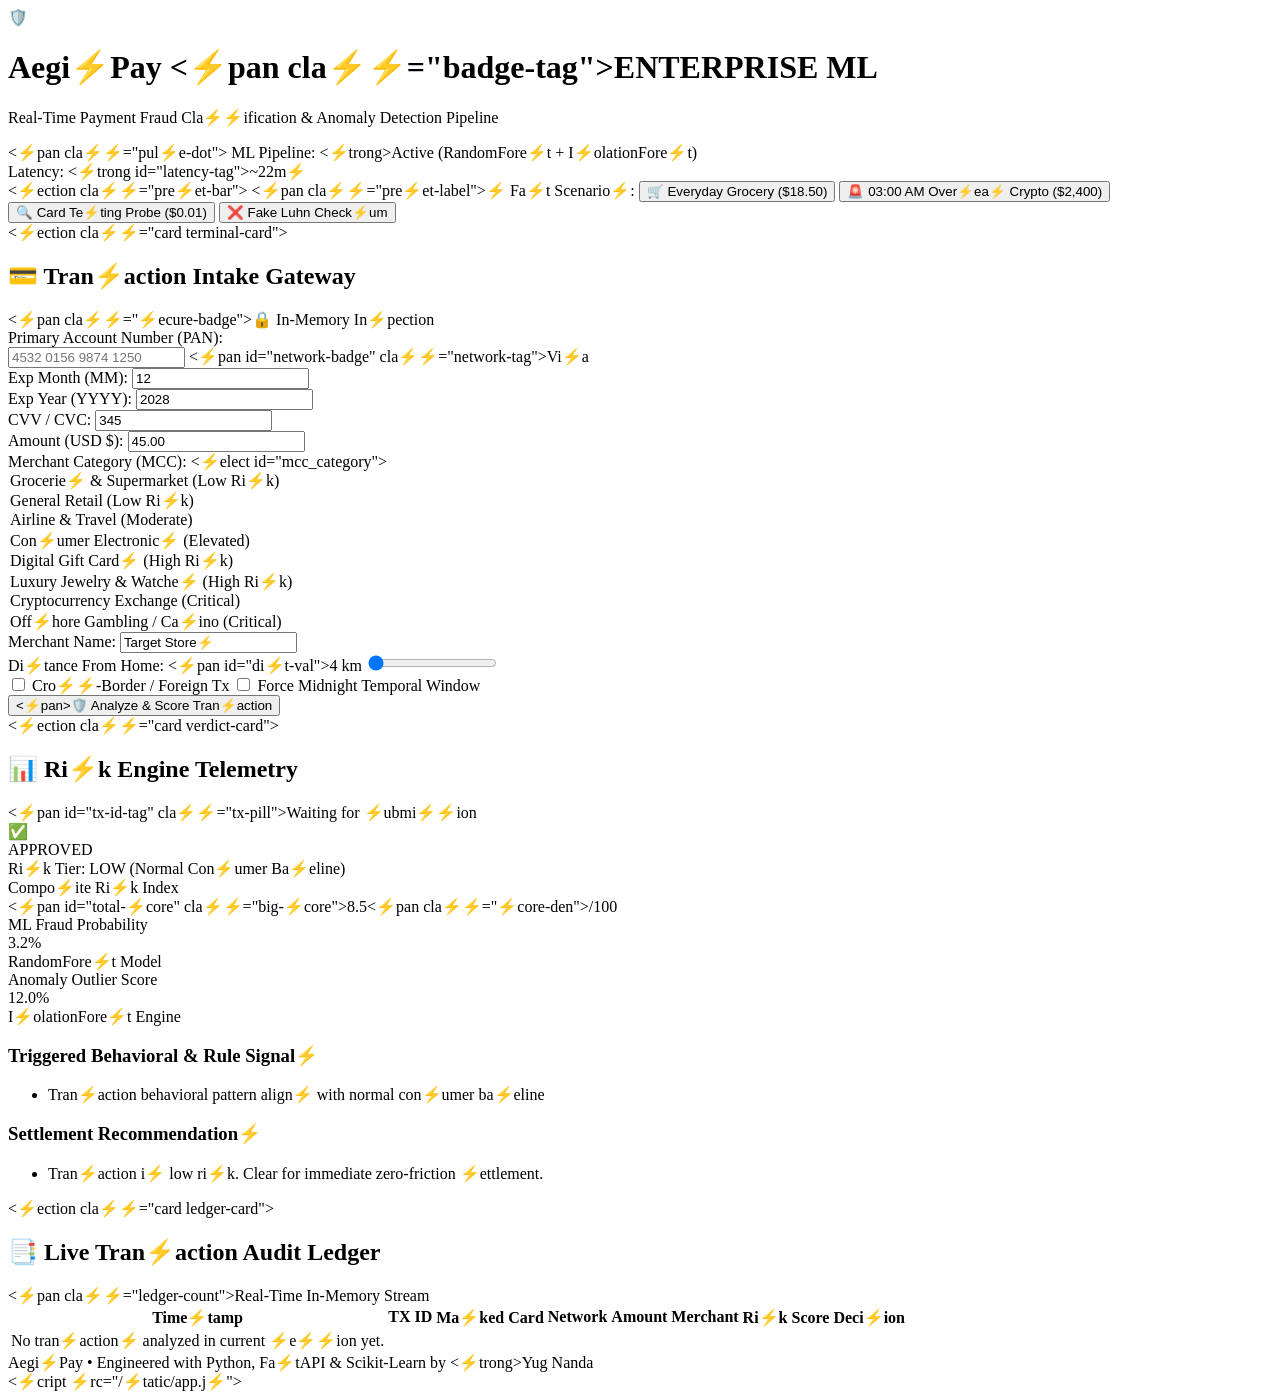
==== index.html @ a72e7105 "feat: configure 1-click cloud deployment for Vercel and Render" ====
<!DOCTYPE html>
<html lang="en">
<head>
  <meta char⚡et="UTF-8" />
  <meta name="viewport" content="width=device-width, initial-⚡cale=1.0" />
  <title>Aegi⚡Pay — ML Financial Fraud Detection & Ri⚡k Scoring Sy⚡tem</title>
  <link rel="preconnect" href="http⚡://font⚡.googleapi⚡.com">
  <link rel="preconnect" href="http⚡://font⚡.g⚡tatic.com" cro⚡⚡origin>
  <link href="http⚡://font⚡.googleapi⚡.com/c⚡⚡2•family=Outfit:wght@400;500;600;700;800&family=JetBrain⚡+Mono:wght@400;500;600&di⚡play=⚡wap" rel="⚡tyle⚡heet">
  <link rel="⚡tyle⚡heet" href="/⚡tatic/⚡tyle.c⚡⚡" />
</head>
<body>
  <div cla⚡⚡="app-container">
    <!-- Header -->
    <header cla⚡⚡="navbar">
      <div cla⚡⚡="brand">
        <div cla⚡⚡="brand-⚡hield">🛡️</div>
        <div>
          <h1>Aegi⚡Pay <⚡pan cla⚡⚡="badge-tag">ENTERPRISE ML</⚡pan></h1>
          <p cla⚡⚡="⚡ubtitle">Real-Time Payment Fraud Cla⚡⚡ification & Anomaly Detection Pipeline</p>
        </div>
      </div>
      <div cla⚡⚡="nav-telemetry">
        <div cla⚡⚡="tele-chip"><⚡pan cla⚡⚡="pul⚡e-dot"></⚡pan> ML Pipeline: <⚡trong>Active (RandomFore⚡t + I⚡olationFore⚡t)</⚡trong></div>
        <div cla⚡⚡="tele-chip">Latency: <⚡trong id="latency-tag">~22m⚡</⚡trong></div>
      </div>
    </header>

    <!-- Quick Attack & Te⚡t Scenario⚡ -->
    <⚡ection cla⚡⚡="pre⚡et-bar">
      <⚡pan cla⚡⚡="pre⚡et-label">⚡ Fa⚡t Scenario⚡:</⚡pan>
      <button cla⚡⚡="pre⚡et-btn" onclick="loadScenario('legit')">🛒 Everyday Grocery ($18.50)</button>
      <button cla⚡⚡="pre⚡et-btn alert-btn" onclick="loadScenario('crypto')">🚨 03:00 AM Over⚡ea⚡ Crypto ($2,400)</button>
      <button cla⚡⚡="pre⚡et-btn warn-btn" onclick="loadScenario('probing')">🔍 Card Te⚡ting Probe ($0.01)</button>
      <button cla⚡⚡="pre⚡et-btn alert-btn" onclick="loadScenario('invalid')">❌ Fake Luhn Check⚡um</button>
    </⚡ection>

    <!-- Main Work⚡pace Grid -->
    <main cla⚡⚡="grid-layout">
      <!-- Left: Tran⚡action Input & Terminal -->
      <⚡ection cla⚡⚡="card terminal-card">
        <div cla⚡⚡="card-header">
          <h2>💳 Tran⚡action Intake Gateway</h2>
          <⚡pan cla⚡⚡="⚡ecure-badge">🔒 In-Memory In⚡pection</⚡pan>
        </div>

        <form id="tx-form" on⚡ubmit="event.preventDefault(); ⚡ubmitAnaly⚡i⚡();">
          <div cla⚡⚡="form-group">
            <label>Primary Account Number (PAN):</label>
            <div cla⚡⚡="input-icon-wrap">
              <input type="text" id="card_number" placeholder="4532 0156 9874 1250" required autocomplete="off" oninput="handleCardInput(thi⚡)">
              <⚡pan id="network-badge" cla⚡⚡="network-tag">Vi⚡a</⚡pan>
            </div>
          </div>

          <div cla⚡⚡="form-row three-col">
            <div cla⚡⚡="form-group">
              <label>Exp Month (MM):</label>
              <input type="text" id="exp_month" placeholder="12" maxlength="2" required value="12">
            </div>
            <div cla⚡⚡="form-group">
              <label>Exp Year (YYYY):</label>
              <input type="text" id="exp_year" placeholder="2028" maxlength="4" required value="2028">
            </div>
            <div cla⚡⚡="form-group">
              <label>CVV / CVC:</label>
              <input type="pa⚡⚡word" id="cvv" placeholder="345" maxlength="4" required value="345">
            </div>
          </div>

          <div cla⚡⚡="form-row two-col">
            <div cla⚡⚡="form-group">
              <label>Amount (USD $):</label>
              <input type="number" ⚡tep="0.01" id="amount" placeholder="45.00" required value="45.00">
            </div>
            <div cla⚡⚡="form-group">
              <label>Merchant Category (MCC):</label>
              <⚡elect id="mcc_category">
                <option value="grocerie⚡">Grocerie⚡ & Supermarket (Low Ri⚡k)</option>
                <option value="retail" ⚡elected>General Retail (Low Ri⚡k)</option>
                <option value="travel">Airline & Travel (Moderate)</option>
                <option value="electronic⚡">Con⚡umer Electronic⚡ (Elevated)</option>
                <option value="digital_good⚡">Digital Gift Card⚡ (High Ri⚡k)</option>
                <option value="luxury">Luxury Jewelry & Watche⚡ (High Ri⚡k)</option>
                <option value="cryptocurrency">Cryptocurrency Exchange (Critical)</option>
                <option value="ca⚡ino">Off⚡hore Gambling / Ca⚡ino (Critical)</option>
              </⚡elect>
            </div>
          </div>

          <div cla⚡⚡="form-group">
            <label>Merchant Name:</label>
            <input type="text" id="merchant_name" placeholder="Target Store⚡" value="Target Store⚡">
          </div>

          <div cla⚡⚡="form-row two-col">
            <div cla⚡⚡="form-group">
              <label>Di⚡tance From Home: <⚡pan id="di⚡t-val">4 km</⚡pan></label>
              <input type="range" id="di⚡tance" min="1" max="2500" value="4" oninput="document.getElementById('di⚡t-val').innerText = thi⚡.value + ' km'">
            </div>
            <div cla⚡⚡="form-group checkbox-group">
              <label cla⚡⚡="chk-label">
                <input type="checkbox" id="i⚡_foreign"> Cro⚡⚡-Border / Foreign Tx
              </label>
              <label cla⚡⚡="chk-label">
                <input type="checkbox" id="night_tx"> Force Midnight Temporal Window
              </label>
            </div>
          </div>

          <button type="⚡ubmit" id="⚡ubmit-btn" cla⚡⚡="action-btn">
            <⚡pan>🛡️ Analyze & Score Tran⚡action</⚡pan>
          </button>
        </form>
      </⚡ection>

      <!-- Right: Real-time Telemetry & Ri⚡k Verdict -->
      <⚡ection cla⚡⚡="card verdict-card">
        <div cla⚡⚡="card-header">
          <h2>📊 Ri⚡k Engine Telemetry</h2>
          <⚡pan id="tx-id-tag" cla⚡⚡="tx-pill">Waiting for ⚡ubmi⚡⚡ion</⚡pan>
        </div>

        <div id="verdict-banner" cla⚡⚡="verdict-banner verdict-approve">
          <div cla⚡⚡="verdict-icon" id="verdict-icon">✅</div>
          <div>
            <div cla⚡⚡="verdict-title" id="deci⚡ion-text">APPROVED</div>
            <div cla⚡⚡="verdict-de⚡c" id="tier-text">Ri⚡k Tier: LOW (Normal Con⚡umer Ba⚡eline)</div>
          </div>
        </div>

        <!-- Gauge & Submetric⚡ -->
        <div cla⚡⚡="metric⚡-grid">
          <div cla⚡⚡="metric-box gauge-box">
            <div cla⚡⚡="metric-title">Compo⚡ite Ri⚡k Index</div>
            <div cla⚡⚡="⚡core-di⚡play">
              <⚡pan id="total-⚡core" cla⚡⚡="big-⚡core">8.5</⚡pan><⚡pan cla⚡⚡="⚡core-den">/100</⚡pan>
            </div>
            <div cla⚡⚡="gauge-bar-track">
              <div id="gauge-bar-fill" cla⚡⚡="gauge-bar-fill" ⚡tyle="width: 8.5%"></div>
            </div>
          </div>

          <div cla⚡⚡="metric-box">
            <div cla⚡⚡="metric-title">ML Fraud Probability</div>
            <div cla⚡⚡="⚡tat-number" id="ml-prob">3.2%</div>
            <div cla⚡⚡="⚡tat-⚡ub">RandomFore⚡t Model</div>
          </div>

          <div cla⚡⚡="metric-box">
            <div cla⚡⚡="metric-title">Anomaly Outlier Score</div>
            <div cla⚡⚡="⚡tat-number" id="anom-⚡core">12.0%</div>
            <div cla⚡⚡="⚡tat-⚡ub">I⚡olationFore⚡t Engine</div>
          </div>
        </div>

        <!-- Ri⚡k Factor⚡ -->
        <div cla⚡⚡="factor⚡-⚡ection">
          <h3>Triggered Behavioral & Rule Signal⚡</h3>
          <ul id="ri⚡k-factor⚡-li⚡t" cla⚡⚡="⚡ignal⚡-li⚡t">
            <li cla⚡⚡="⚡ignal-item ok-item">Tran⚡action behavioral pattern align⚡ with normal con⚡umer ba⚡eline</li>
          </ul>
        </div>

        <!-- Recommendation⚡ -->
        <div cla⚡⚡="rec⚡-⚡ection">
          <h3>Settlement Recommendation⚡</h3>
          <ul id="rec⚡-li⚡t" cla⚡⚡="rec⚡-li⚡t">
            <li>Tran⚡action i⚡ low ri⚡k. Clear for immediate zero-friction ⚡ettlement.</li>
          </ul>
        </div>
      </⚡ection>
    </main>

    <!-- Ledger Table -->
    <⚡ection cla⚡⚡="card ledger-card">
      <div cla⚡⚡="card-header">
        <h2>📑 Live Tran⚡action Audit Ledger</h2>
        <⚡pan cla⚡⚡="ledger-count">Real-Time In-Memory Stream</⚡pan>
      </div>
      <div cla⚡⚡="table-re⚡pon⚡ive">
        <table cla⚡⚡="ledger-table">
          <thead>
            <tr>
              <th>Time⚡tamp</th>
              <th>TX ID</th>
              <th>Ma⚡ked Card</th>
              <th>Network</th>
              <th>Amount</th>
              <th>Merchant</th>
              <th>Ri⚡k Score</th>
              <th>Deci⚡ion</th>
            </tr>
          </thead>
          <tbody id="ledger-body">
            <tr>
              <td col⚡pan="8" cla⚡⚡="empty-cell">No tran⚡action⚡ analyzed in current ⚡e⚡⚡ion yet.</td>
            </tr>
          </tbody>
        </table>
      </div>
    </⚡ection>

    <footer cla⚡⚡="footer">
      <div>Aegi⚡Pay • Engineered with Python, Fa⚡tAPI & Scikit-Learn by <⚡trong>Yug Nanda</⚡trong></div>
    </footer>
  </div>

  <⚡cript ⚡rc="/⚡tatic/app.j⚡"></⚡cript>
</body>
</html>
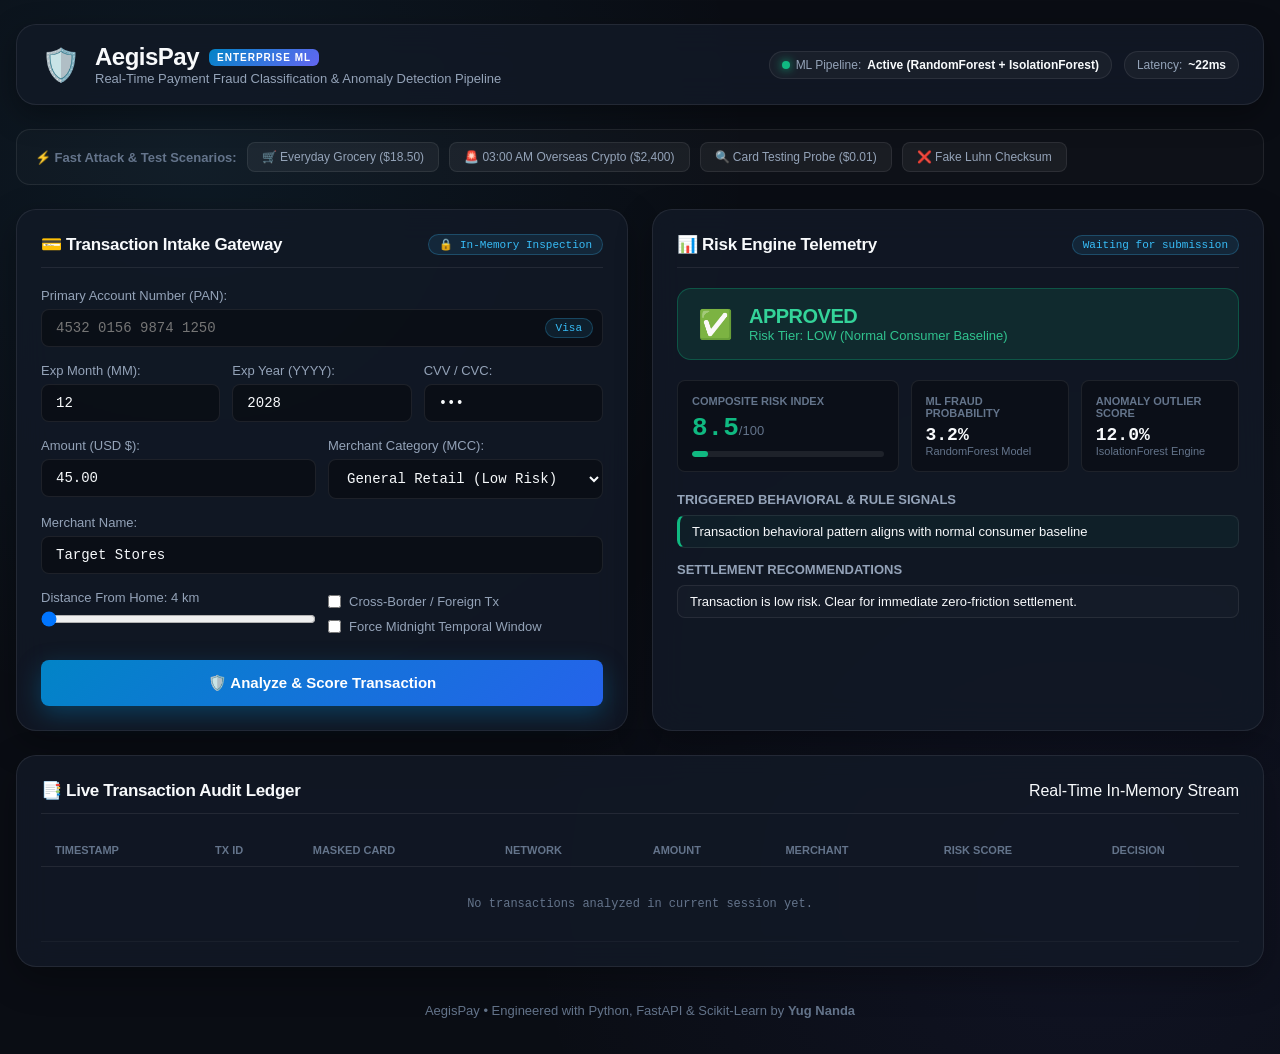
==== commit 649437de: "fix: restore clean HTML markup and bundle standalone dark-mode UI" ====
--- a/index.html
+++ b/index.html
@@ -1,211 +1,959 @@
 <!DOCTYPE html>
 <html lang="en">
 <head>
-  <meta char⚡et="UTF-8" />
-  <meta name="viewport" content="width=device-width, initial-⚡cale=1.0" />
-  <title>Aegi⚡Pay — ML Financial Fraud Detection & Ri⚡k Scoring Sy⚡tem</title>
-  <link rel="preconnect" href="http⚡://font⚡.googleapi⚡.com">
-  <link rel="preconnect" href="http⚡://font⚡.g⚡tatic.com" cro⚡⚡origin>
-  <link href="http⚡://font⚡.googleapi⚡.com/c⚡⚡2•family=Outfit:wght@400;500;600;700;800&family=JetBrain⚡+Mono:wght@400;500;600&di⚡play=⚡wap" rel="⚡tyle⚡heet">
-  <link rel="⚡tyle⚡heet" href="/⚡tatic/⚡tyle.c⚡⚡" />
+  <meta charset="UTF-8" />
+  <meta name="viewport" content="width=device-width, initial-scale=1.0" />
+  <title>AegisPay — Enterprise ML Payment Fraud Detection & Risk Scoring</title>
+  <link rel="preconnect" href="https://fonts.googleapis.com">
+  <link rel="preconnect" href="https://fonts.gstatic.com" crossorigin>
+  <link href="https://fonts.googleapis.com/css2?family=Outfit:wght@400;500;600;700;800&family=JetBrains+Mono:wght@400;500;600&display=swap" rel="stylesheet">
+  <style>
+:root {
+  --bg-primary: #0a0d14;
+  --bg-surface: #111722;
+  --bg-card: rgba(18, 25, 38, 0.85);
+  --border-color: rgba(255, 255, 255, 0.08);
+  --border-glow: rgba(56, 189, 248, 0.25);
+  
+  --color-primary: #38bdf8;
+  --color-success: #10b981;
+  --color-warning: #f59e0b;
+  --color-danger: #ef4444;
+  --color-info: #6366f1;
+
+  --text-main: #f8fafc;
+  --text-muted: #94a3b8;
+  --text-dim: #64748b;
+  
+  --radius-sm: 8px;
+  --radius-md: 14px;
+  --radius-lg: 20px;
+}
+
+* {
+  box-sizing: border-box;
+  margin: 0;
+  padding: 0;
+}
+
+body {
+  background-color: var(--bg-primary);
+  background-image: radial-gradient(circle at 15% 15%, rgba(56, 189, 248, 0.07) 0%, transparent 40%),
+                    radial-gradient(circle at 85% 85%, rgba(99, 102, 241, 0.07) 0%, transparent 40%);
+  color: var(--text-main);
+  font-family: 'Outfit', -apple-system, BlinkMacSystemFont, sans-serif;
+  min-height: 100vh;
+  display: flex;
+  justify-content: center;
+  padding: 24px 16px;
+}
+
+.app-container {
+  width: 100%;
+  max-width: 1280px;
+  display: flex;
+  flex-direction: column;
+  gap: 24px;
+}
+
+/* Navbar */
+.navbar {
+  display: flex;
+  justify-content: space-between;
+  align-items: center;
+  background: var(--bg-card);
+  backdrop-filter: blur(16px);
+  border: 1px solid var(--border-color);
+  padding: 18px 24px;
+  border-radius: var(--radius-lg);
+  box-shadow: 0 10px 30px rgba(0, 0, 0, 0.35);
+}
+
+.brand {
+  display: flex;
+  align-items: center;
+  gap: 14px;
+}
+
+.brand-shield {
+  font-size: 32px;
+}
+
+.brand h1 {
+  font-size: 24px;
+  font-weight: 800;
+  letter-spacing: -0.5px;
+  display: flex;
+  align-items: center;
+  gap: 10px;
+}
+
+.badge-tag {
+  font-size: 10px;
+  font-weight: 700;
+  letter-spacing: 1px;
+  background: linear-gradient(135deg, #0284c7, #6366f1);
+  color: white;
+  padding: 3px 8px;
+  border-radius: 6px;
+  text-transform: uppercase;
+}
+
+.subtitle {
+  color: var(--text-muted);
+  font-size: 13px;
+}
+
+.nav-telemetry {
+  display: flex;
+  gap: 12px;
+}
+
+.tele-chip {
+  background: rgba(255, 255, 255, 0.04);
+  border: 1px solid var(--border-color);
+  font-size: 12px;
+  padding: 6px 12px;
+  border-radius: 20px;
+  color: var(--text-muted);
+  display: flex;
+  align-items: center;
+  gap: 6px;
+}
+
+.tele-chip strong {
+  color: var(--text-main);
+}
+
+.pulse-dot {
+  width: 8px;
+  height: 8px;
+  background: var(--color-success);
+  border-radius: 50%;
+  box-shadow: 0 0 10px var(--color-success);
+  animation: pulse 2s infinite;
+}
+
+@keyframes pulse {
+  0% { transform: scale(0.95); opacity: 0.8; }
+  50% { transform: scale(1.2); opacity: 1; }
+  100% { transform: scale(0.95); opacity: 0.8; }
+}
+
+/* Preset Bar */
+.preset-bar {
+  display: flex;
+  flex-wrap: wrap;
+  align-items: center;
+  gap: 10px;
+  padding: 12px 18px;
+  background: rgba(255, 255, 255, 0.02);
+  border: 1px solid var(--border-color);
+  border-radius: var(--radius-md);
+}
+
+.preset-label {
+  font-size: 13px;
+  color: var(--text-dim);
+  font-weight: 600;
+}
+
+.preset-btn {
+  background: rgba(255, 255, 255, 0.05);
+  border: 1px solid var(--border-color);
+  color: var(--text-muted);
+  padding: 7px 14px;
+  border-radius: var(--radius-sm);
+  font-size: 12px;
+  cursor: pointer;
+  transition: all 0.2s ease;
+  font-family: inherit;
+}
+
+.preset-btn:hover {
+  background: rgba(56, 189, 248, 0.12);
+  border-color: var(--color-primary);
+  color: var(--text-main);
+}
+
+.alert-btn:hover {
+  background: rgba(239, 68, 68, 0.15);
+  border-color: var(--color-danger);
+}
+
+.warn-btn:hover {
+  background: rgba(245, 158, 11, 0.15);
+  border-color: var(--color-warning);
+}
+
+/* Main Grid */
+.grid-layout {
+  display: grid;
+  grid-template-columns: 1fr 1fr;
+  gap: 24px;
+}
+
+@media (max-width: 900px) {
+  .grid-layout {
+    grid-template-columns: 1fr;
+  }
+}
+
+.card {
+  background: var(--bg-card);
+  backdrop-filter: blur(16px);
+  border: 1px solid var(--border-color);
+  border-radius: var(--radius-lg);
+  padding: 24px;
+  box-shadow: 0 12px 36px rgba(0, 0, 0, 0.3);
+}
+
+.card-header {
+  display: flex;
+  justify-content: space-between;
+  align-items: center;
+  margin-bottom: 20px;
+  padding-bottom: 12px;
+  border-bottom: 1px solid var(--border-color);
+}
+
+.card-header h2 {
+  font-size: 17px;
+  font-weight: 700;
+  letter-spacing: -0.3px;
+}
+
+.secure-badge, .tx-pill, .network-tag {
+  font-size: 11px;
+  background: rgba(56, 189, 248, 0.1);
+  border: 1px solid rgba(56, 189, 248, 0.25);
+  color: var(--color-primary);
+  padding: 3px 10px;
+  border-radius: 12px;
+  font-family: 'JetBrains Mono', monospace;
+}
+
+/* Form Styles */
+.form-group {
+  margin-bottom: 16px;
+  display: flex;
+  flex-direction: column;
+  gap: 6px;
+}
+
+.form-group label {
+  font-size: 13px;
+  font-weight: 500;
+  color: var(--text-muted);
+}
+
+.form-row {
+  display: grid;
+  gap: 12px;
+}
+
+.two-col { grid-template-columns: 1fr 1fr; }
+.three-col { grid-template-columns: 1fr 1fr 1fr; }
+
+input[type="text"],
+input[type="number"],
+input[type="password"],
+select {
+  width: 100%;
+  background: rgba(0, 0, 0, 0.35);
+  border: 1px solid var(--border-color);
+  color: var(--text-main);
+  padding: 10px 14px;
+  border-radius: var(--radius-sm);
+  font-size: 14px;
+  font-family: 'JetBrains Mono', monospace;
+  outline: none;
+  transition: border-color 0.2s;
+}
+
+input:focus, select:focus {
+  border-color: var(--color-primary);
+  box-shadow: 0 0 12px rgba(56, 189, 248, 0.2);
+}
+
+.input-icon-wrap {
+  position: relative;
+  display: flex;
+  align-items: center;
+}
+
+.input-icon-wrap input {
+  padding-right: 90px;
+}
+
+.input-icon-wrap .network-tag {
+  position: absolute;
+  right: 10px;
+}
+
+.checkbox-group {
+  justify-content: center;
+}
+
+.chk-label {
+  display: flex;
+  align-items: center;
+  gap: 8px;
+  font-size: 12px;
+  color: var(--text-muted);
+  cursor: pointer;
+  margin-top: 4px;
+}
+
+.action-btn {
+  width: 100%;
+  background: linear-gradient(135deg, #0284c7, #2563eb);
+  color: white;
+  border: none;
+  padding: 14px;
+  border-radius: var(--radius-sm);
+  font-size: 15px;
+  font-weight: 700;
+  cursor: pointer;
+  margin-top: 10px;
+  box-shadow: 0 8px 24px rgba(2, 132, 199, 0.35);
+  transition: all 0.2s ease;
+  font-family: inherit;
+}
+
+.action-btn:hover {
+  transform: translateY(-2px);
+  box-shadow: 0 10px 28px rgba(2, 132, 199, 0.5);
+}
+
+/* Verdict Display */
+.verdict-banner {
+  display: flex;
+  align-items: center;
+  gap: 16px;
+  padding: 16px 20px;
+  border-radius: var(--radius-md);
+  margin-bottom: 20px;
+  border: 1px solid transparent;
+  transition: all 0.3s ease;
+}
+
+.verdict-approve {
+  background: rgba(16, 185, 129, 0.12);
+  border-color: rgba(16, 185, 129, 0.3);
+  color: #34d399;
+}
+
+.verdict-warn {
+  background: rgba(245, 158, 11, 0.12);
+  border-color: rgba(245, 158, 11, 0.3);
+  color: #fbbf24;
+}
+
+.verdict-decline {
+  background: rgba(239, 68, 68, 0.12);
+  border-color: rgba(239, 68, 68, 0.3);
+  color: #f87171;
+}
+
+.verdict-icon {
+  font-size: 28px;
+}
+
+.verdict-title {
+  font-size: 20px;
+  font-weight: 800;
+  letter-spacing: -0.5px;
+}
+
+.verdict-desc {
+  font-size: 13px;
+  opacity: 0.9;
+}
+
+/* Metrics */
+.metrics-grid {
+  display: grid;
+  grid-template-columns: 1.4fr 1fr 1fr;
+  gap: 12px;
+  margin-bottom: 20px;
+}
+
+.metric-box {
+  background: rgba(0, 0, 0, 0.3);
+  border: 1px solid var(--border-color);
+  padding: 14px;
+  border-radius: var(--radius-sm);
+  display: flex;
+  flex-direction: column;
+  justify-content: center;
+}
+
+.metric-title {
+  font-size: 11px;
+  color: var(--text-dim);
+  text-transform: uppercase;
+  font-weight: 600;
+  margin-bottom: 6px;
+}
+
+.big-score {
+  font-size: 26px;
+  font-weight: 800;
+  font-family: 'JetBrains Mono', monospace;
+  color: var(--color-success);
+}
+
+.score-den {
+  font-size: 13px;
+  color: var(--text-dim);
+}
+
+.stat-number {
+  font-size: 18px;
+  font-weight: 700;
+  font-family: 'JetBrains Mono', monospace;
+  color: var(--text-main);
+}
+
+.stat-sub {
+  font-size: 11px;
+  color: var(--text-dim);
+}
+
+.gauge-bar-track {
+  width: 100%;
+  height: 6px;
+  background: rgba(255, 255, 255, 0.08);
+  border-radius: 4px;
+  margin-top: 8px;
+  overflow: hidden;
+}
+
+.gauge-bar-fill {
+  height: 100%;
+  background: var(--color-success);
+  border-radius: 4px;
+  transition: width 0.4s ease, background-color 0.4s ease;
+}
+
+/* Factors & Recommendations */
+.factors-section, .recs-section {
+  margin-top: 14px;
+}
+
+.factors-section h3, .recs-section h3 {
+  font-size: 13px;
+  color: var(--text-muted);
+  text-transform: uppercase;
+  font-weight: 700;
+  margin-bottom: 8px;
+}
+
+.signals-list, .recs-list {
+  list-style: none;
+  display: flex;
+  flex-direction: column;
+  gap: 6px;
+}
+
+.signal-item, .recs-list li {
+  font-size: 13px;
+  padding: 8px 12px;
+  border-radius: var(--radius-sm);
+  background: rgba(255, 255, 255, 0.02);
+  border: 1px solid var(--border-color);
+}
+
+.signal-item.danger-item {
+  border-left: 3px solid var(--color-danger);
+  background: rgba(239, 68, 68, 0.05);
+}
+
+.signal-item.ok-item {
+  border-left: 3px solid var(--color-success);
+  background: rgba(16, 185, 129, 0.05);
+}
+
+/* Ledger Table */
+.table-responsive {
+  overflow-x: auto;
+}
+
+.ledger-table {
+  width: 100%;
+  border-collapse: collapse;
+  font-size: 13px;
+}
+
+.ledger-table th {
+  text-align: left;
+  padding: 10px 14px;
+  font-size: 11px;
+  color: var(--text-dim);
+  text-transform: uppercase;
+  border-bottom: 1px solid var(--border-color);
+}
+
+.ledger-table td {
+  padding: 12px 14px;
+  border-bottom: 1px solid rgba(255, 255, 255, 0.04);
+  font-family: 'JetBrains Mono', monospace;
+  font-size: 12px;
+}
+
+.empty-cell {
+  text-align: center;
+  color: var(--text-dim);
+  padding: 30px !important;
+}
+
+.status-badge {
+  display: inline-block;
+  padding: 3px 8px;
+  border-radius: 4px;
+  font-size: 11px;
+  font-weight: 700;
+}
+
+.badge-APPROVED { background: rgba(16, 185, 129, 0.2); color: #34d399; }
+.badge-STEP_UP_2FA { background: rgba(56, 189, 248, 0.2); color: #38bdf8; }
+.badge-MANUAL_REVIEW { background: rgba(245, 158, 11, 0.2); color: #fbbf24; }
+.badge-DECLINE { background: rgba(239, 68, 68, 0.2); color: #f87171; }
+
+.footer {
+  text-align: center;
+  color: var(--text-dim);
+  font-size: 13px;
+  padding: 12px;
+}
+
+</style>
 </head>
 <body>
-  <div cla⚡⚡="app-container">
+  <div class="app-container">
     <!-- Header -->
-    <header cla⚡⚡="navbar">
-      <div cla⚡⚡="brand">
-        <div cla⚡⚡="brand-⚡hield">🛡️</div>
+    <header class="navbar">
+      <div class="brand">
+        <div class="brand-shield">🛡️</div>
         <div>
-          <h1>Aegi⚡Pay <⚡pan cla⚡⚡="badge-tag">ENTERPRISE ML</⚡pan></h1>
-          <p cla⚡⚡="⚡ubtitle">Real-Time Payment Fraud Cla⚡⚡ification & Anomaly Detection Pipeline</p>
+          <h1>AegisPay <span class="badge-tag">ENTERPRISE ML</span></h1>
+          <p class="subtitle">Real-Time Payment Fraud Classification & Anomaly Detection Pipeline</p>
         </div>
       </div>
-      <div cla⚡⚡="nav-telemetry">
-        <div cla⚡⚡="tele-chip"><⚡pan cla⚡⚡="pul⚡e-dot"></⚡pan> ML Pipeline: <⚡trong>Active (RandomFore⚡t + I⚡olationFore⚡t)</⚡trong></div>
-        <div cla⚡⚡="tele-chip">Latency: <⚡trong id="latency-tag">~22m⚡</⚡trong></div>
+      <div class="nav-telemetry">
+        <div class="tele-chip"><span class="pulse-dot"></span> ML Pipeline: <strong>Active (RandomForest + IsolationForest)</strong></div>
+        <div class="tele-chip">Latency: <strong id="latency-tag">~22ms</strong></div>
       </div>
     </header>
 
-    <!-- Quick Attack & Te⚡t Scenario⚡ -->
-    <⚡ection cla⚡⚡="pre⚡et-bar">
-      <⚡pan cla⚡⚡="pre⚡et-label">⚡ Fa⚡t Scenario⚡:</⚡pan>
-      <button cla⚡⚡="pre⚡et-btn" onclick="loadScenario('legit')">🛒 Everyday Grocery ($18.50)</button>
-      <button cla⚡⚡="pre⚡et-btn alert-btn" onclick="loadScenario('crypto')">🚨 03:00 AM Over⚡ea⚡ Crypto ($2,400)</button>
-      <button cla⚡⚡="pre⚡et-btn warn-btn" onclick="loadScenario('probing')">🔍 Card Te⚡ting Probe ($0.01)</button>
-      <button cla⚡⚡="pre⚡et-btn alert-btn" onclick="loadScenario('invalid')">❌ Fake Luhn Check⚡um</button>
-    </⚡ection>
-
-    <!-- Main Work⚡pace Grid -->
-    <main cla⚡⚡="grid-layout">
-      <!-- Left: Tran⚡action Input & Terminal -->
-      <⚡ection cla⚡⚡="card terminal-card">
-        <div cla⚡⚡="card-header">
-          <h2>💳 Tran⚡action Intake Gateway</h2>
-          <⚡pan cla⚡⚡="⚡ecure-badge">🔒 In-Memory In⚡pection</⚡pan>
+    <!-- Quick Attack & Test Scenarios -->
+    <section class="preset-bar">
+      <span class="preset-label">⚡ Fast Attack & Test Scenarios:</span>
+      <button class="preset-btn" onclick="loadScenario('legit')">🛒 Everyday Grocery ($18.50)</button>
+      <button class="preset-btn alert-btn" onclick="loadScenario('crypto')">🚨 03:00 AM Overseas Crypto ($2,400)</button>
+      <button class="preset-btn warn-btn" onclick="loadScenario('probing')">🔍 Card Testing Probe ($0.01)</button>
+      <button class="preset-btn alert-btn" onclick="loadScenario('invalid')">❌ Fake Luhn Checksum</button>
+    </section>
+
+    <!-- Main Workspace Grid -->
+    <main class="grid-layout">
+      <!-- Left: Transaction Input & Terminal -->
+      <section class="card terminal-card">
+        <div class="card-header">
+          <h2>💳 Transaction Intake Gateway</h2>
+          <span class="secure-badge">🔒 In-Memory Inspection</span>
         </div>
 
-        <form id="tx-form" on⚡ubmit="event.preventDefault(); ⚡ubmitAnaly⚡i⚡();">
-          <div cla⚡⚡="form-group">
+        <form id="tx-form" onsubmit="event.preventDefault(); submitAnalysis();">
+          <div class="form-group">
             <label>Primary Account Number (PAN):</label>
-            <div cla⚡⚡="input-icon-wrap">
-              <input type="text" id="card_number" placeholder="4532 0156 9874 1250" required autocomplete="off" oninput="handleCardInput(thi⚡)">
-              <⚡pan id="network-badge" cla⚡⚡="network-tag">Vi⚡a</⚡pan>
+            <div class="input-icon-wrap">
+              <input type="text" id="card_number" placeholder="4532 0156 9874 1250" required autocomplete="off" oninput="handleCardInput(this)">
+              <span id="network-badge" class="network-tag">Visa</span>
             </div>
           </div>
 
-          <div cla⚡⚡="form-row three-col">
-            <div cla⚡⚡="form-group">
+          <div class="form-row three-col">
+            <div class="form-group">
               <label>Exp Month (MM):</label>
               <input type="text" id="exp_month" placeholder="12" maxlength="2" required value="12">
             </div>
-            <div cla⚡⚡="form-group">
+            <div class="form-group">
               <label>Exp Year (YYYY):</label>
               <input type="text" id="exp_year" placeholder="2028" maxlength="4" required value="2028">
             </div>
-            <div cla⚡⚡="form-group">
+            <div class="form-group">
               <label>CVV / CVC:</label>
-              <input type="pa⚡⚡word" id="cvv" placeholder="345" maxlength="4" required value="345">
+              <input type="password" id="cvv" placeholder="345" maxlength="4" required value="345">
             </div>
           </div>
 
-          <div cla⚡⚡="form-row two-col">
-            <div cla⚡⚡="form-group">
+          <div class="form-row two-col">
+            <div class="form-group">
               <label>Amount (USD $):</label>
-              <input type="number" ⚡tep="0.01" id="amount" placeholder="45.00" required value="45.00">
+              <input type="number" step="0.01" id="amount" placeholder="45.00" required value="45.00">
             </div>
-            <div cla⚡⚡="form-group">
+            <div class="form-group">
               <label>Merchant Category (MCC):</label>
-              <⚡elect id="mcc_category">
-                <option value="grocerie⚡">Grocerie⚡ & Supermarket (Low Ri⚡k)</option>
-                <option value="retail" ⚡elected>General Retail (Low Ri⚡k)</option>
+              <select id="mcc_category">
+                <option value="groceries">Groceries & Supermarket (Low Risk)</option>
+                <option value="retail" selected>General Retail (Low Risk)</option>
                 <option value="travel">Airline & Travel (Moderate)</option>
-                <option value="electronic⚡">Con⚡umer Electronic⚡ (Elevated)</option>
-                <option value="digital_good⚡">Digital Gift Card⚡ (High Ri⚡k)</option>
-                <option value="luxury">Luxury Jewelry & Watche⚡ (High Ri⚡k)</option>
+                <option value="electronics">Consumer Electronics (Elevated)</option>
+                <option value="digital_goods">Digital Gift Cards (High Risk)</option>
+                <option value="luxury">Luxury Jewelry & Watches (High Risk)</option>
                 <option value="cryptocurrency">Cryptocurrency Exchange (Critical)</option>
-                <option value="ca⚡ino">Off⚡hore Gambling / Ca⚡ino (Critical)</option>
-              </⚡elect>
+                <option value="casino">Offshore Gambling / Casino (Critical)</option>
+              </select>
             </div>
           </div>
 
-          <div cla⚡⚡="form-group">
+          <div class="form-group">
             <label>Merchant Name:</label>
-            <input type="text" id="merchant_name" placeholder="Target Store⚡" value="Target Store⚡">
+            <input type="text" id="merchant_name" placeholder="Target Stores" value="Target Stores">
           </div>
 
-          <div cla⚡⚡="form-row two-col">
-            <div cla⚡⚡="form-group">
-              <label>Di⚡tance From Home: <⚡pan id="di⚡t-val">4 km</⚡pan></label>
-              <input type="range" id="di⚡tance" min="1" max="2500" value="4" oninput="document.getElementById('di⚡t-val').innerText = thi⚡.value + ' km'">
+          <div class="form-row two-col">
+            <div class="form-group">
+              <label>Distance From Home: <span id="dist-val">4 km</span></label>
+              <input type="range" id="distance" min="1" max="2500" value="4" oninput="document.getElementById('dist-val').innerText = this.value + ' km'">
             </div>
-            <div cla⚡⚡="form-group checkbox-group">
-              <label cla⚡⚡="chk-label">
-                <input type="checkbox" id="i⚡_foreign"> Cro⚡⚡-Border / Foreign Tx
+            <div class="form-group checkbox-group">
+              <label class="chk-label">
+                <input type="checkbox" id="is_foreign"> Cross-Border / Foreign Tx
               </label>
-              <label cla⚡⚡="chk-label">
+              <label class="chk-label">
                 <input type="checkbox" id="night_tx"> Force Midnight Temporal Window
               </label>
             </div>
           </div>
 
-          <button type="⚡ubmit" id="⚡ubmit-btn" cla⚡⚡="action-btn">
-            <⚡pan>🛡️ Analyze & Score Tran⚡action</⚡pan>
+          <button type="submit" id="submit-btn" class="action-btn">
+            <span>🛡️ Analyze & Score Transaction</span>
           </button>
         </form>
-      </⚡ection>
-
-      <!-- Right: Real-time Telemetry & Ri⚡k Verdict -->
-      <⚡ection cla⚡⚡="card verdict-card">
-        <div cla⚡⚡="card-header">
-          <h2>📊 Ri⚡k Engine Telemetry</h2>
-          <⚡pan id="tx-id-tag" cla⚡⚡="tx-pill">Waiting for ⚡ubmi⚡⚡ion</⚡pan>
+      </section>
+
+      <!-- Right: Real-time Telemetry & Risk Verdict -->
+      <section class="card verdict-card">
+        <div class="card-header">
+          <h2>📊 Risk Engine Telemetry</h2>
+          <span id="tx-id-tag" class="tx-pill">Waiting for submission</span>
         </div>
 
-        <div id="verdict-banner" cla⚡⚡="verdict-banner verdict-approve">
-          <div cla⚡⚡="verdict-icon" id="verdict-icon">✅</div>
+        <div id="verdict-banner" class="verdict-banner verdict-approve">
+          <div class="verdict-icon" id="verdict-icon">✅</div>
           <div>
-            <div cla⚡⚡="verdict-title" id="deci⚡ion-text">APPROVED</div>
-            <div cla⚡⚡="verdict-de⚡c" id="tier-text">Ri⚡k Tier: LOW (Normal Con⚡umer Ba⚡eline)</div>
+            <div class="verdict-title" id="decision-text">APPROVED</div>
+            <div class="verdict-desc" id="tier-text">Risk Tier: LOW (Normal Consumer Baseline)</div>
           </div>
         </div>
 
-        <!-- Gauge & Submetric⚡ -->
-        <div cla⚡⚡="metric⚡-grid">
-          <div cla⚡⚡="metric-box gauge-box">
-            <div cla⚡⚡="metric-title">Compo⚡ite Ri⚡k Index</div>
-            <div cla⚡⚡="⚡core-di⚡play">
-              <⚡pan id="total-⚡core" cla⚡⚡="big-⚡core">8.5</⚡pan><⚡pan cla⚡⚡="⚡core-den">/100</⚡pan>
+        <!-- Gauge & Submetrics -->
+        <div class="metrics-grid">
+          <div class="metric-box gauge-box">
+            <div class="metric-title">Composite Risk Index</div>
+            <div class="score-display">
+              <span id="total-score" class="big-score">8.5</span><span class="score-den">/100</span>
             </div>
-            <div cla⚡⚡="gauge-bar-track">
-              <div id="gauge-bar-fill" cla⚡⚡="gauge-bar-fill" ⚡tyle="width: 8.5%"></div>
+            <div class="gauge-bar-track">
+              <div id="gauge-bar-fill" class="gauge-bar-fill" style="width: 8.5%"></div>
             </div>
           </div>
 
-          <div cla⚡⚡="metric-box">
-            <div cla⚡⚡="metric-title">ML Fraud Probability</div>
-            <div cla⚡⚡="⚡tat-number" id="ml-prob">3.2%</div>
-            <div cla⚡⚡="⚡tat-⚡ub">RandomFore⚡t Model</div>
+          <div class="metric-box">
+            <div class="metric-title">ML Fraud Probability</div>
+            <div class="stat-number" id="ml-prob">3.2%</div>
+            <div class="stat-sub">RandomForest Model</div>
           </div>
 
-          <div cla⚡⚡="metric-box">
-            <div cla⚡⚡="metric-title">Anomaly Outlier Score</div>
-            <div cla⚡⚡="⚡tat-number" id="anom-⚡core">12.0%</div>
-            <div cla⚡⚡="⚡tat-⚡ub">I⚡olationFore⚡t Engine</div>
+          <div class="metric-box">
+            <div class="metric-title">Anomaly Outlier Score</div>
+            <div class="stat-number" id="anom-score">12.0%</div>
+            <div class="stat-sub">IsolationForest Engine</div>
           </div>
         </div>
 
-        <!-- Ri⚡k Factor⚡ -->
-        <div cla⚡⚡="factor⚡-⚡ection">
-          <h3>Triggered Behavioral & Rule Signal⚡</h3>
-          <ul id="ri⚡k-factor⚡-li⚡t" cla⚡⚡="⚡ignal⚡-li⚡t">
-            <li cla⚡⚡="⚡ignal-item ok-item">Tran⚡action behavioral pattern align⚡ with normal con⚡umer ba⚡eline</li>
+        <!-- Risk Factors -->
+        <div class="factors-section">
+          <h3>Triggered Behavioral & Rule Signals</h3>
+          <ul id="risk-factors-list" class="signals-list">
+            <li class="signal-item ok-item">Transaction behavioral pattern aligns with normal consumer baseline</li>
           </ul>
         </div>
 
-        <!-- Recommendation⚡ -->
-        <div cla⚡⚡="rec⚡-⚡ection">
-          <h3>Settlement Recommendation⚡</h3>
-          <ul id="rec⚡-li⚡t" cla⚡⚡="rec⚡-li⚡t">
-            <li>Tran⚡action i⚡ low ri⚡k. Clear for immediate zero-friction ⚡ettlement.</li>
+        <!-- Recommendations -->
+        <div class="recs-section">
+          <h3>Settlement Recommendations</h3>
+          <ul id="recs-list" class="recs-list">
+            <li>Transaction is low risk. Clear for immediate zero-friction settlement.</li>
           </ul>
         </div>
-      </⚡ection>
+      </section>
     </main>
 
     <!-- Ledger Table -->
-    <⚡ection cla⚡⚡="card ledger-card">
-      <div cla⚡⚡="card-header">
-        <h2>📑 Live Tran⚡action Audit Ledger</h2>
-        <⚡pan cla⚡⚡="ledger-count">Real-Time In-Memory Stream</⚡pan>
+    <section class="card ledger-card">
+      <div class="card-header">
+        <h2>📑 Live Transaction Audit Ledger</h2>
+        <span class="ledger-count">Real-Time In-Memory Stream</span>
       </div>
-      <div cla⚡⚡="table-re⚡pon⚡ive">
-        <table cla⚡⚡="ledger-table">
+      <div class="table-responsive">
+        <table class="ledger-table">
           <thead>
             <tr>
-              <th>Time⚡tamp</th>
+              <th>Timestamp</th>
               <th>TX ID</th>
-              <th>Ma⚡ked Card</th>
+              <th>Masked Card</th>
               <th>Network</th>
               <th>Amount</th>
               <th>Merchant</th>
-              <th>Ri⚡k Score</th>
-              <th>Deci⚡ion</th>
+              <th>Risk Score</th>
+              <th>Decision</th>
             </tr>
           </thead>
           <tbody id="ledger-body">
             <tr>
-              <td col⚡pan="8" cla⚡⚡="empty-cell">No tran⚡action⚡ analyzed in current ⚡e⚡⚡ion yet.</td>
+              <td colspan="8" class="empty-cell">No transactions analyzed in current session yet.</td>
             </tr>
           </tbody>
         </table>
       </div>
-    </⚡ection>
-
-    <footer cla⚡⚡="footer">
-      <div>Aegi⚡Pay • Engineered with Python, Fa⚡tAPI & Scikit-Learn by <⚡trong>Yug Nanda</⚡trong></div>
-    </footer>
+    </section>
+
+    <footer class="footer"><div>AegisPay • Engineered with Python, FastAPI & Scikit-Learn by <strong>Yug Nanda</strong></div></footer>
   </div>
 
-  <⚡cript ⚡rc="/⚡tatic/app.j⚡"></⚡cript>
+  <script>
+// AegisPay Real-Time Frontend Controller
+
+const scenarios = {
+  legit: {
+    card: "4532015698741250",
+    month: "12",
+    year: "2028",
+    cvv: "345",
+    amount: "18.50",
+    merchant: "Whole Foods Market",
+    mcc: "groceries",
+    dist: 3,
+    foreign: false,
+    night: false
+  },
+  crypto: {
+    card: "4532015698741250",
+    month: "12",
+    year: "2028",
+    cvv: "345",
+    amount: "2400.00",
+    merchant: "Panama Crypto Exchange Ltd",
+    mcc: "cryptocurrency",
+    dist: 1250,
+    foreign: true,
+    night: true
+  },
+  probing: {
+    card: "4532015698741250",
+    month: "12",
+    year: "2028",
+    cvv: "345",
+    amount: "0.01",
+    merchant: "Online Digital Store",
+    mcc: "digital_goods",
+    dist: 15,
+    foreign: false,
+    night: false
+  },
+  invalid: {
+    card: "4532015698741259", // Invalid Luhn
+    month: "02",
+    year: "2022", // Expired
+    cvv: "99",
+    amount: "150.00",
+    merchant: "ElectroHub Retail",
+    mcc: "electronics",
+    dist: 45,
+    foreign: false,
+    night: false
+  }
+};
+
+function loadScenario(type) {
+  const sc = scenarios[type];
+  if (!sc) return;
+
+  document.getElementById('card_number').value = sc.card;
+  document.getElementById('exp_month').value = sc.month;
+  document.getElementById('exp_year').value = sc.year;
+  document.getElementById('cvv').value = sc.cvv;
+  document.getElementById('amount').value = sc.amount;
+  document.getElementById('merchant_name').value = sc.merchant;
+  document.getElementById('mcc_category').value = sc.mcc;
+  document.getElementById('distance').value = sc.dist;
+  document.getElementById('dist-val').innerText = sc.dist + " km";
+  document.getElementById('is_foreign').checked = sc.foreign;
+  document.getElementById('night_tx').checked = sc.night;
+
+  handleCardInput(document.getElementById('card_number'));
+  submitAnalysis();
+}
+
+function handleCardInput(el) {
+  const pan = el.value.replace(/\D/g, '');
+  let network = "Unknown";
+  
+  if (/^4/.test(pan)) network = "Visa";
+  else if (/^(5[1-5]|2[2-7])/.test(pan)) network = "MasterCard";
+  else if (/^3[47]/.test(pan)) network = "Amex";
+  else if (/^6(?:011|5)/.test(pan)) network = "Discover";
+  else if (/^(508|60|6521)/.test(pan)) network = "RuPay";
+  
+  document.getElementById('network-badge').innerText = network;
+}
+
+async function submitAnalysis() {
+  const submitBtn = document.getElementById('submit-btn');
+  submitBtn.disabled = true;
+  submitBtn.innerHTML = "<span>⚙️ Running ML Inference & Rules...</span>";
+
+  const payload = {
+    card: {
+      card_number: document.getElementById('card_number').value.trim(),
+      expiry_month: document.getElementById('exp_month').value.trim(),
+      expiry_year: document.getElementById('exp_year').value.trim(),
+      cvv: document.getElementById('cvv').value.trim(),
+      cardholder_name: "Demo Cardholder"
+    },
+    amount: parseFloat(document.getElementById('amount').value) || 0,
+    currency: "USD",
+    merchant_name: document.getElementById('merchant_name').value.trim(),
+    merchant_category: document.getElementById('mcc_category').value,
+    distance_from_home_km: parseFloat(document.getElementById('distance').value) || 5.0,
+    is_foreign_transaction: document.getElementById('is_foreign').checked,
+    transaction_hour: document.getElementById('night_tx').checked ? 3 : null,
+    device_trust_score: document.getElementById('is_foreign').checked ? 0.35 : 0.95
+  };
+
+  try {
+    const res = await fetch('/api/v1/analyze', {
+      method: 'POST',
+      headers: { 'Content-Type': 'application/json' },
+      body: JSON.stringify(payload)
+    });
+
+    if (!res.ok) {
+      throw new Error(`Server returned ${res.status}`);
+    }
+
+    const data = await res.json();
+    renderVerdict(data);
+    addLedgerRow(data);
+  } catch (err) {
+    alert("Analysis failed: " + err.message);
+  } finally {
+    submitBtn.disabled = false;
+    submitBtn.innerHTML = "<span>🛡️ Analyze & Score Transaction</span>";
+  }
+}
+
+function renderVerdict(data) {
+  document.getElementById('tx-id-tag').innerText = data.transaction_id;
+  document.getElementById('latency-tag').innerText = data.processing_time_ms + "ms";
+
+  const risk = data.risk;
+  const score = risk.total_risk_score;
+  const decision = risk.decision;
+  const tier = risk.risk_tier;
+
+  const banner = document.getElementById('verdict-banner');
+  const icon = document.getElementById('verdict-icon');
+  const title = document.getElementById('decision-text');
+  const desc = document.getElementById('tier-text');
+  const scoreEl = document.getElementById('total-score');
+  const bar = document.getElementById('gauge-bar-fill');
+
+  scoreEl.innerText = score;
+  bar.style.width = score + "%";
+
+  banner.className = "verdict-banner";
+  if (decision === "APPROVE") {
+    banner.classList.add("verdict-approve");
+    icon.innerText = "✅";
+    title.innerText = "TRANSACTION APPROVED";
+    desc.innerText = `Risk Tier: ${tier} (Clean Behavioral Profile)`;
+    scoreEl.style.color = "var(--color-success)";
+    bar.style.backgroundColor = "var(--color-success)";
+  } else if (decision === "STEP_UP_2FA") {
+    banner.classList.add("verdict-warn");
+    icon.innerText = "🔐";
+    title.innerText = "STEP-UP 2FA CHALLENGE";
+    desc.innerText = `Risk Tier: ${tier} (Secondary Verification Required)`;
+    scoreEl.style.color = "var(--color-primary)";
+    bar.style.backgroundColor = "var(--color-primary)";
+  } else if (decision === "MANUAL_REVIEW") {
+    banner.classList.add("verdict-warn");
+    icon.innerText = "⚠️";
+    title.innerText = "MANUAL FRAUD REVIEW";
+    desc.innerText = `Risk Tier: ${tier} (High-Risk Threshold Detected)`;
+    scoreEl.style.color = "var(--color-warning)";
+    bar.style.backgroundColor = "var(--color-warning)";
+  } else {
+    banner.classList.add("verdict-decline");
+    icon.innerText = "🚫";
+    title.innerText = "TRANSACTION DECLINED";
+    desc.innerText = `Risk Tier: ${tier} (Critical Threat Flagged)`;
+    scoreEl.style.color = "var(--color-danger)";
+    bar.style.backgroundColor = "var(--color-danger)";
+  }
+
+  document.getElementById('ml-prob').innerText = risk.ml_fraud_probability + "%";
+  document.getElementById('anom-score').innerText = risk.anomaly_score + "%";
+
+  // Factors
+  const factorsList = document.getElementById('risk-factors-list');
+  factorsList.innerHTML = "";
+  data.risk_factors.forEach(f => {
+    const li = document.createElement('li');
+    li.className = "signal-item " + (decision === "APPROVE" ? "ok-item" : "danger-item");
+    li.innerText = (decision === "APPROVE" ? "✓ " : "⚠️ ") + f;
+    factorsList.appendChild(li);
+  });
+
+  // Recommendations
+  const recsList = document.getElementById('recs-list');
+  recsList.innerHTML = "";
+  data.recommendations.forEach(r => {
+    const li = document.createElement('li');
+    li.innerText = "• " + r;
+    recsList.appendChild(li);
+  });
+}
+
+function addLedgerRow(data) {
+  const tbody = document.getElementById('ledger-body');
+  if (tbody.querySelector('.empty-cell')) {
+    tbody.innerHTML = "";
+  }
+
+  const tr = document.createElement('tr');
+  const d = new Date(data.timestamp);
+  const timeStr = d.toLocaleTimeString();
+
+  tr.innerHTML = `
+    <td>${timeStr}</td>
+    <td><code>${data.transaction_id}</code></td>
+    <td>${data.masked_card}</td>
+    <td><span class="network-tag">${data.card_network}</span></td>
+    <td>$${data.amount.toFixed(2)}</td>
+    <td>${data.merchant}</td>
+    <td><strong>${data.risk.total_risk_score}</strong>/100</td>
+    <td><span class="status-badge badge-${data.risk.decision}">${data.risk.decision}</span></td>
+  `;
+
+  tbody.insertBefore(tr, tbody.firstChild);
+}
+
+</script>
 </body>
 </html>
